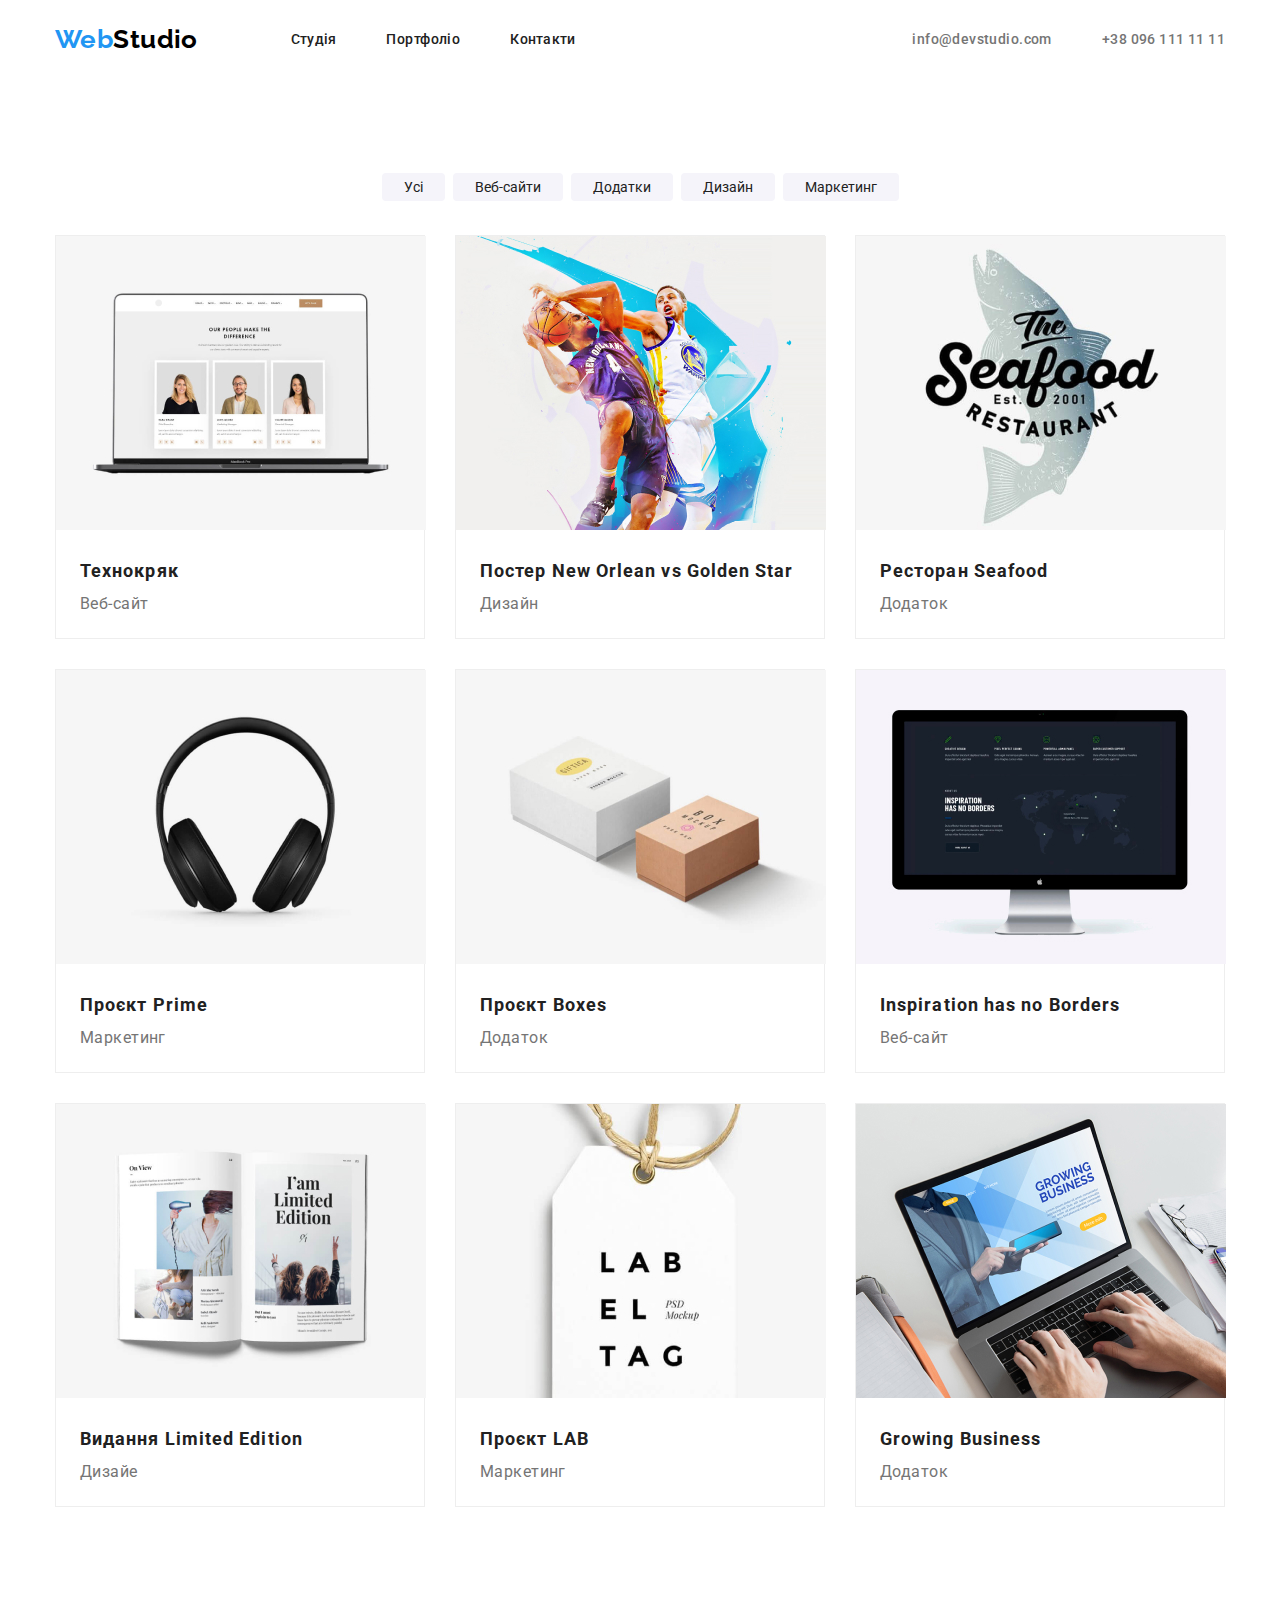
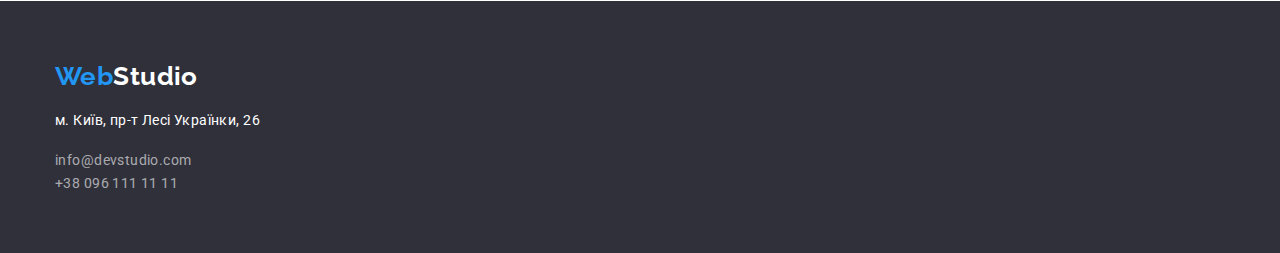
==== portfolio.html @ 5d769117 "Initial commit" ====
<!DOCTYPE html>
<html lang="en">
  <head>
    <meta charset="UTF-8" />
    <meta http-equiv="X-UA-Compatible" content="IE=edge" />
    <meta name="viewport" content="width=device-width, initial-scale=1.0" />
    <title>Document</title>
    <link rel="preconnect" href="https://fonts.googleapis.com" />
    <link rel="preconnect" href="https://fonts.gstatic.com" crossorigin />
    <link
      href="https://fonts.googleapis.com/css2?family=Raleway:wght@700&family=Roboto:wght@400;500;700;900&display=swap"
      rel="stylesheet"
    />
    <link
      rel="stylesheet"
      href="https://cdnjs.cloudflare.com/ajax/libs/modern-normalize/1.1.0/modern-normalize.min.css"
    />
    <link rel="stylesheet" href="./css/styles.css" />
  </head>
  <body>
    <header class="header-menu">
      <div class="container">
        <div class="header-menu-cont">
          <nav class="navigations-header">
            <a href="./index.html" class="webstudio-logo">
              Web<span class="studio-logo">Studio</span></a
            >

            <ul class="navi-container">
              <li><a href="./index.html" class="studio">Студія</a></li>
              <li>
                <a href="./portfolio.html" class="portfolio">Портфоліо</a>
              </li>
              <li><a href="./index.html" class="contacts">Контакти</a></li>
            </ul>
          </nav>

          <ul class="header-contacts-link">
            <li>
              <a href="mailto:info@devstudio.com" class="contact-link"
                >info@devstudio.com</a
              >
            </li>
            <li>
              <a href="tel:+380961111111" class="contact-link"
                >+38 096 111 11 11</a
              >
            </li>
          </ul>
        </div>
      </div>
    </header>

    <main>
      <section class="projects">
        <div class="container">
          <h1 class="visually-hidden">Проєкт</h1>
          <div class="button-style-container">
            <ul class="button-style">
              <li>
                <button class="button-all" type="button">Усі</button>
              </li>
              <li>
                <button class="button-all" type="button">Веб-сайти</button>
              </li>
              <li>
                <button class="button-all" type="button">Додатки</button>
              </li>
              <li>
                <button class="button-all" type="button">Дизайн</button>
              </li>
              <li>
                <button class="button-all" type="button">Маркетинг</button>
              </li>
            </ul>
          </div>
        </div>
        <!-- <h2>Приклади робіт</h2>  -->
        <div class="container">
          <ul class="ul-projects-list">
            <li class="projects-box">
              <img
                src="./images/tekhnokriak.jpg"
                alt="технокряк"
                width="370"
                height="294"
              />
              <h2 class="projects-title">Технокряк</h2>
              <p class="projects-paragraf">Веб-сайт</p>
            </li>

            <li class="projects-box">
              <img
                src="./images/poster.jpg"
                alt="постер New Orlean vs Golden Star"
                width="370"
                height="294"
              />
              <h2 class="projects-title">Постер New Orlean vs Golden Star</h2>
              <p class="projects-paragraf">Дизайн</p>
            </li>

            <li class="projects-box">
              <img
                src="./images/restoran.jpg"
                alt="ресторан Seafood"
                width="370"
                height="294"
              />
              <h2 class="projects-title">Ресторан Seafood</h2>
              <p class="projects-paragraf">Додаток</p>
            </li>

            <li class="projects-box">
              <img
                src="./images/prime.jpg"
                alt="проєкт Prime"
                width="370"
                height="294"
              />
              <h2 class="projects-title">Проєкт Prime</h2>
              <p class="projects-paragraf">Маркетинг</p>
            </li>
            <li class="projects-box">
              <img
                src="./images/boxes.jpg"
                alt="проєкт Boxes"
                width="370"
                height="294"
              />
              <h2 class="projects-title">Проєкт Boxes</h2>
              <p class="projects-paragraf">Додаток</p>
            </li>
            <li class="projects-box">
              <img
                src="./images/borders.jpg"
                alt="inspiration has no Borders"
                width="370"
                height="294"
              />
              <h2 class="projects-title">Inspiration has no Borders</h2>
              <p class="projects-paragraf">Веб-сайт</p>
            </li>
            <li class="projects-box">
              <img
                src="./images/vydannia.jpg"
                alt="видання Limited Edition"
                width="370"
                height="294"
              />
              <h2 class="projects-title">Видання Limited Edition</h2>
              <p class="projects-paragraf">Дизайе</p>
            </li>
            <li class="projects-box">
              <img
                src="./images/lab.jpg"
                alt="проєкт LAB"
                width="370"
                height="294"
              />
              <h2 class="projects-title">Проєкт LAB</h2>
              <p class="projects-paragraf">Маркетинг</p>
            </li>
            <li class="projects-box">
              <img
                src="./images/growing.jpg"
                alt="growing Business"
                width="370"
                height="294"
              />
              <h2 class="projects-title">Growing Business</h2>
              <p class="projects-paragraf">Додаток</p>
            </li>
          </ul>
        </div>
      </section>
    </main>

    <footer class="footer">
      <div class="container">
        <div class="logo-footer">
          <a href="./index.html" class="webstudio-logo">
            Web<span class="studio-logo-footer">Studio</span></a
          >
        </div>
        <div class="contacts-footer">
          <address class="adres">м. Київ, пр-т Лесі Українки, 26</address>
        </div>
        <ul class="contacts-footer">
          <li>
            <a href="mailto:info@devstudio.com" class="footer-contacts-link"
              >info@devstudio.com</a
            >
          </li>
          <li>
            <a href="tel:+380961111111" class="footer-contacts-link"
              >+38 096 111 11 11</a
            >
          </li>
        </ul>
      </div>
    </footer>
  </body>
</html>
---- css/styles.css ----
html {
  box-sizing: border-box;
}

*,
*::before *::after {
  box-sizing: inherit;
}

:root {
  --primary-text-color: #212121;
  --title-text-color: #f5f5f5;
  --paragraf-color: #757575;
  --accent-color: #000000;
  --background-color: #2196f3;
  --background-title-color: #2f303a;
  --background-teams-color: #f5f4fa;
  --white-color: #ffffff;
  --border-proects: #eeeeee;
}

.visually-hidden {
  position: absolute;
  width: 1px;
  height: 1px;
  margin: -1px;
  border: 0;
  padding: 0;

  white-space: nowrap;
  clip-path: inset(100%);
  clip: rect(0 0 0 0);
  overflow: hidden;
}
body {
  background-color: var(--white-color);
  color: var(--primary-text-color);
  font-family: "Roboto";
  font-size: 14px;
  letter-spacing: 0.03em;
}

/* site nav  */
h1,
h2,
h3,
ul,
p {
  padding: 0;
  margin: 0;
}

li {
  list-style-type: none;
}

.section {
  padding: 94px 0;
  text-align: center;
}

.container {
  width: 1200px;
  margin-right: auto;
  margin-left: auto;
  padding: 0 15px;
}
.studio-logo {
  font-weight: 700;
  font-size: 26px;

  color: var(--accent-color);
}

.header-menu {
  text-decoration: none;
  padding-top: 24px;
  padding-bottom: 24px;
}

ul {
  text-decoration: none;
}

.studio {
  font-weight: 500;
  line-height: 1.14;
  letter-spacing: 0.02em;
  text-decoration: none;
  color: var(--primary-text-color);
}

.studio:hover,
.studio:focus {
  color: var(--background-color);
}

.portfolio {
  font-weight: 500;
  line-height: 1.14;
  text-decoration: none;
  color: var(--primary-text-color);
}

.portfolio:hover,
.portfolio:focus {
  color: var(--background-color);
}
.contacts {
  font-weight: 500;
  line-height: 1.14;
  letter-spacing: 0.02em;
  text-decoration: none;
  color: var(--primary-text-color);
}

.contacts:hover,
.contacts:focus {
  color: var(--background-color);
}

.contact-link {
  text-decoration: none;
  font-weight: 500;
  line-height: 1.14;

  color: var(--paragraf-color);
}

.contact-link:hover,
.contact-link:focus {
  color: var(--background-color);
}

/* main  */

.main-title {
  font-weight: 900;
  font-size: 44px;
  line-height: 1.36;
  letter-spacing: 0.06em;
  text-transform: uppercase;
  color: var(--title-text-color);

  width: 696px;
  margin: 0 auto;
  margin-bottom: 30px;
}

/* buttons  */
.button-order {
  width: 216px;
  height: 50px;
  left: 692px;
  top: 430px;
  color: var(--title-text-color);
  background: var(--background-color);
  box-shadow: 0px 4px 4px rgba(0, 0, 0, 0.15);
  border-radius: 4px;
  border: hidden;
  cursor: pointer;
}

.button-order:hover,
.button-order:focus {
  background: var(--title-text-color);
  color: var(--primary-text-color);
}

/* benefit section  */
.benefits-title {
  font-size: 14px;
  line-height: 1.14;
  text-align: left;
  text-transform: uppercase;
  padding-bottom: 10px;
}

.benefits-text {
  font-weight: 400;
  line-height: 1.71;
  color: var(--paragraf-color);
  text-align: left;
}

/* work section  */

.sections-title {
  line-height: 1.17;
  font-size: 36px;
  color: var(--primary-text-color);
  margin-bottom: 50px;
}

/* team section  */

/* .sections-title { */
/* font-weight: 700; */
/* font-size: 36px; */
/* color: var(--primary-text-color);  */
/* }  */

.name-list {
  background: var(--white-color);

  box-shadow: 0px 1px 3px rgba(0, 0, 0, 0.12), 0px 1px 1px rgba(0, 0, 0, 0.14),
    0px 2px 1px rgba(0, 0, 0, 0.2);
  border-radius: 0px 0px 4px 4px;
}

.name {
  font-weight: 500;
  font-size: 16px;
  line-height: 1.19;
  padding-top: 30px;
}

.team-position {
  font-size: 16px;
  line-height: 1.19;
  color: var(--paragraf-color);
  padding-top: 10px;
}

/* footer  */

.footer {
  background-color: var(--background-title-color);
  width: 100%;
  height: 252px;
  left: 0px;
  top: 2094px;
  display: block;
}
.adres {
  font-style: normal;
  color: var(--white-color);
}
.studio-logo-footer {
  font-size: 26px;
  color: var(--white-color);
}
.footer-contacts-link {
  text-decoration: none;
  line-height: 1.7;
  color: rgba(255, 255, 255, 0.6);
}

/* portfolio  */

/* projects  */

/* .projects-title  */

.button-all {
  padding: 6px 22px;
  color: var(--primary-text-color);
  background: var(--background-teams-color);
  border: none;
  cursor: pointer;
  border-radius: 4px;
}

.button-all:hover,
.button-all:focus {
  background-color: var(--background-color);
  color: var(--white-color);

  box-shadow: 0px 3px 1px rgba(0, 0, 0, 0.1), 0px 1px 2px rgba(0, 0, 0, 0.08),
    0px 2px 2px rgba(0, 0, 0, 0.12);
}

/* .projects-portfolio  */

/* ul-projects-list  */

.projects-box {
  width: 370px;
  height: 404px;
  border: 1px solid var(--border-proects);
  background-color: var(--white-color);
}

.webstudio-logo {
  font-family: "Raleway";
  font-weight: 700;
  font-size: 26px;
  line-height: 1.2;
  text-decoration: none;
  margin-right: 93px;
  color: var(--background-color);
}

/* HW3  */

.container {
  width: 1200px;
  margin-right: auto;
  margin-left: auto;
  padding: 0 15px;
}
.navi-container {
  display: flex;
  gap: 50px;
}

.header-contacts-link {
  display: flex;
  align-items: center;
  gap: 50px;
}

.header-menu-cont {
  display: flex;
  justify-content: space-between;
}

.navigations-header {
  align-items: center;
  display: flex;
}

.work-section {
  padding-top: 0;
}

.main-section {
  background: var(--background-title-color);
  text-align: center;
  padding-top: 200px;
  padding-bottom: 200px;
}

.benefits-list {
  width: 270px;
}

.benefits-box {
  display: flex;
  justify-content: space-between;
  gap: 30px;
}

/* Work  */
.work-box {
  background-color: var(--title-text-color);
}

.work-img {
  background-color: var(--title-text-color);
}

.work-list-box {
  display: flex;
  gap: 30px;
  margin-top: 50px;
}

.team-section {
  background-color: var(--background-teams-color);
  display: flex;
}

.team-item-box {
  display: flex;
  gap: 30px;
}

.team-item {
  box-sizing: border-box;
  width: 270px;
  height: 368px;
  left: 215px;
  top: 1632px;
  box-shadow: 0px 1px 3px rgba(0, 0, 0, 0.12), 0px 1px 1px rgba(0, 0, 0, 0.14),
    0px 2px 1px rgba(0, 0, 0, 0.2);
  border-radius: 0px 0px 4px 4px;
}

.logo-footer {
  padding-top: 60px;
}

.contacts-footer {
  gap: 9px;
  padding-top: 20px;
}

.button-style {
  display: flex;
  justify-content: center;
  gap: 8px;
}

.button-style-container {
  margin-top: 94px;
  margin-bottom: 34px;
  padding: 0 auto;
}

.ul-projects-list {
  display: flex;
  flex-wrap: wrap;
  gap: 30px;
  padding-bottom: 94px;
}

.projects-title {
  font-size: 18px;
  line-height: 2;
  letter-spacing: 0.06em;
  color: var(--primary-text-color);
  padding-top: 20px;
  padding-inline-start: 24px;
}

.projects-paragraf {
  font-size: 16px;
  line-height: 1.9;

  color: var(--paragraf-color);
  padding-inline-start: 24px;
}
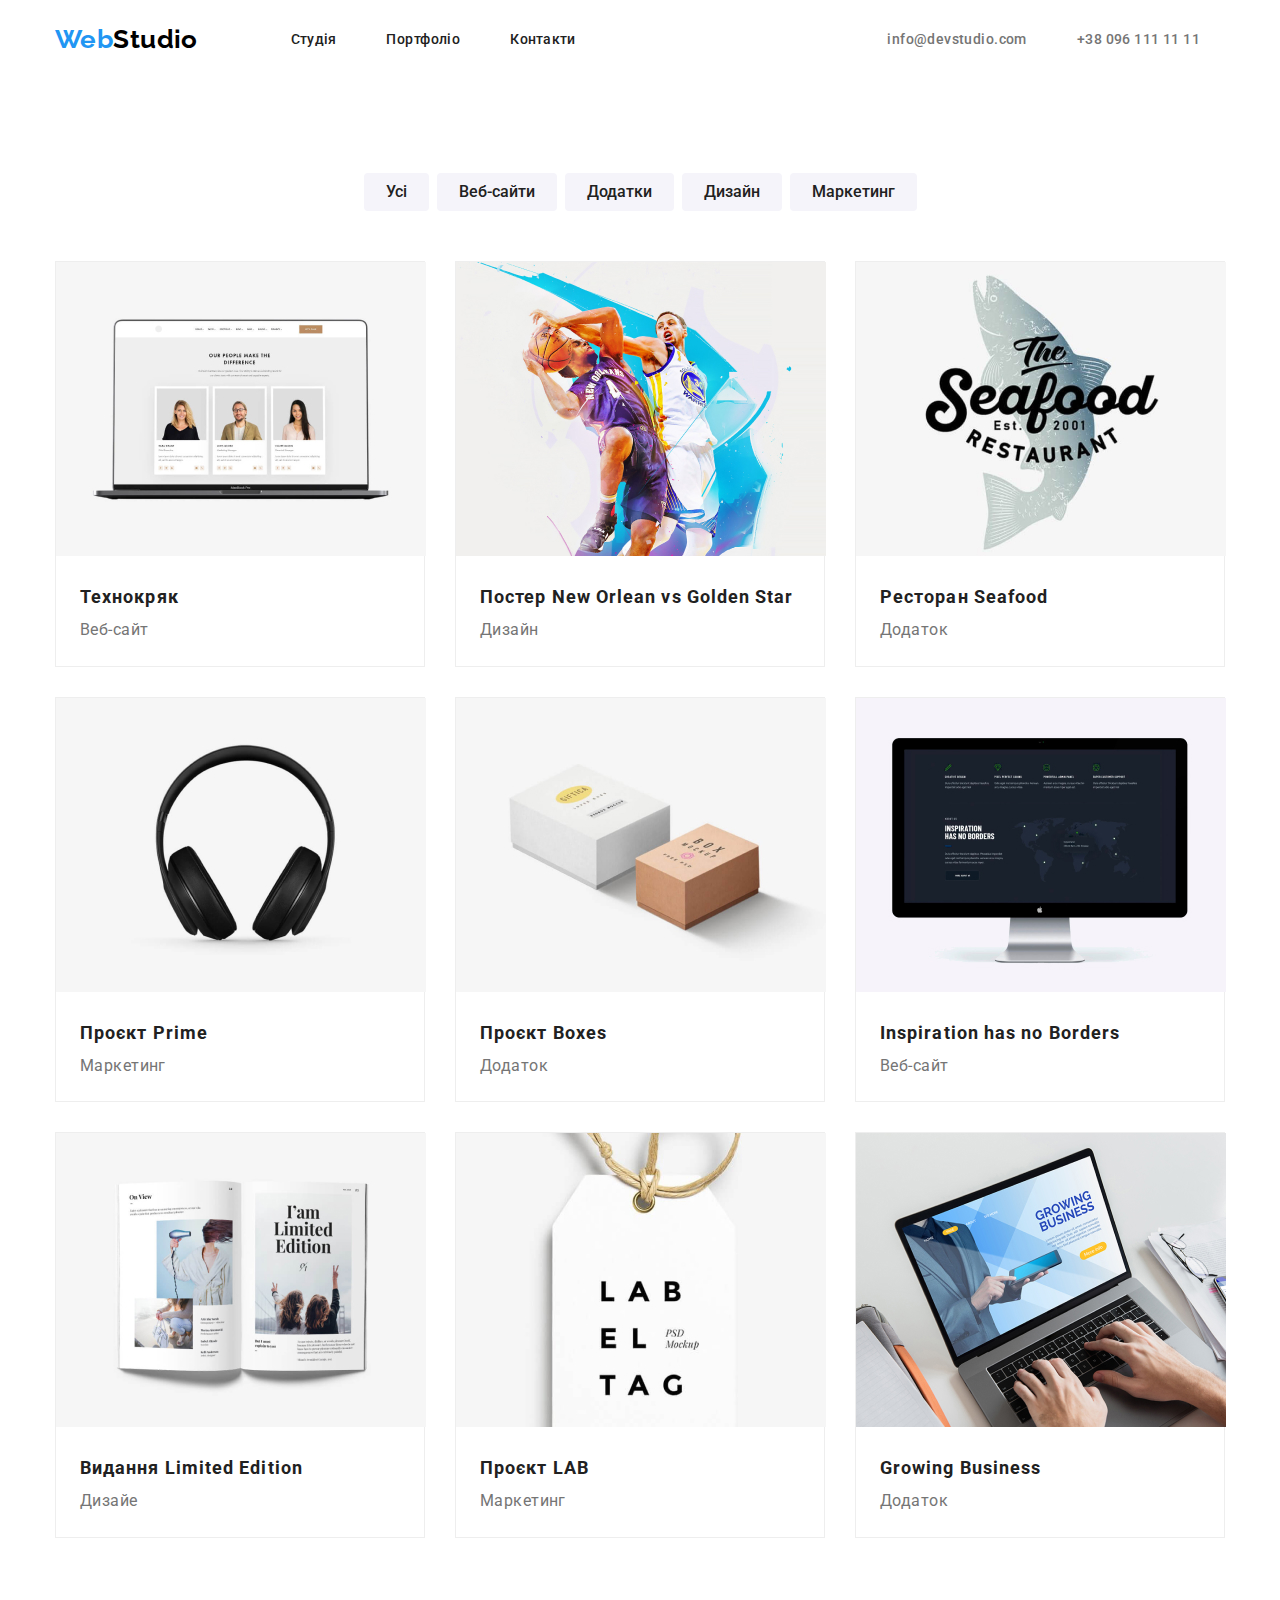
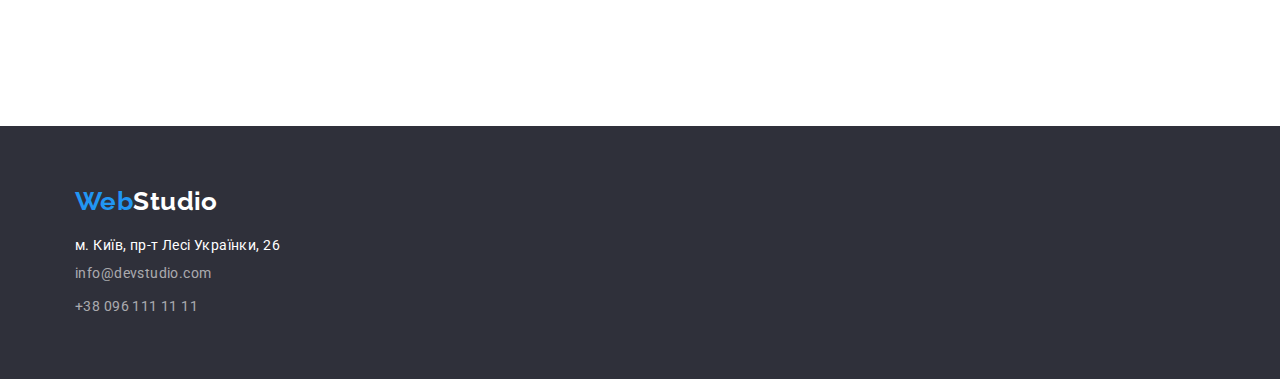
==== commit b5b53b20: "edit hw3." ====
--- a/portfolio.html
+++ b/portfolio.html
@@ -52,31 +52,30 @@
     </header>
 
     <main>
-      <section class="projects">
+      <section class="section">
         <div class="container">
           <h1 class="visually-hidden">Проєкт</h1>
-          <div class="button-style-container">
-            <ul class="button-style">
-              <li>
-                <button class="button-all" type="button">Усі</button>
-              </li>
-              <li>
-                <button class="button-all" type="button">Веб-сайти</button>
-              </li>
-              <li>
-                <button class="button-all" type="button">Додатки</button>
-              </li>
-              <li>
-                <button class="button-all" type="button">Дизайн</button>
-              </li>
-              <li>
-                <button class="button-all" type="button">Маркетинг</button>
-              </li>
-            </ul>
-          </div>
-        </div>
-        <!-- <h2>Приклади робіт</h2>  -->
-        <div class="container">
+
+          <ul class="button-style-container">
+            <li>
+              <button class="button-all" type="button">Усі</button>
+            </li>
+            <li>
+              <button class="button-all" type="button">Веб-сайти</button>
+            </li>
+            <li>
+              <button class="button-all" type="button">Додатки</button>
+            </li>
+            <li>
+              <button class="button-all" type="button">Дизайн</button>
+            </li>
+            <li>
+              <button class="button-all" type="button">Маркетинг</button>
+            </li>
+          </ul>
+
+          <!-- <h2>Приклади робіт</h2>  -->
+
           <ul class="ul-projects-list">
             <li class="projects-box">
               <img
@@ -85,8 +84,10 @@
                 width="370"
                 height="294"
               />
-              <h2 class="projects-title">Технокряк</h2>
-              <p class="projects-paragraf">Веб-сайт</p>
+              <div class="title-paragraph-projects">
+                <h2 class="projects-title">Технокряк</h2>
+                <p class="projects-paragraf">Веб-сайт</p>
+              </div>
             </li>
 
             <li class="projects-box">
@@ -96,8 +97,10 @@
                 width="370"
                 height="294"
               />
-              <h2 class="projects-title">Постер New Orlean vs Golden Star</h2>
-              <p class="projects-paragraf">Дизайн</p>
+              <div class="title-paragraph-projects">
+                <h2 class="projects-title">Постер New Orlean vs Golden Star</h2>
+                <p class="projects-paragraf">Дизайн</p>
+              </div>
             </li>
 
             <li class="projects-box">
@@ -107,8 +110,10 @@
                 width="370"
                 height="294"
               />
-              <h2 class="projects-title">Ресторан Seafood</h2>
-              <p class="projects-paragraf">Додаток</p>
+              <div class="title-paragraph-projects">
+                <h2 class="projects-title">Ресторан Seafood</h2>
+                <p class="projects-paragraf">Додаток</p>
+              </div>
             </li>
 
             <li class="projects-box">
@@ -118,8 +123,10 @@
                 width="370"
                 height="294"
               />
-              <h2 class="projects-title">Проєкт Prime</h2>
-              <p class="projects-paragraf">Маркетинг</p>
+              <div class="title-paragraph-projects">
+                <h2 class="projects-title">Проєкт Prime</h2>
+                <p class="projects-paragraf">Маркетинг</p>
+              </div>
             </li>
             <li class="projects-box">
               <img
@@ -128,8 +135,10 @@
                 width="370"
                 height="294"
               />
-              <h2 class="projects-title">Проєкт Boxes</h2>
-              <p class="projects-paragraf">Додаток</p>
+              <div class="title-paragraph-projects">
+                <h2 class="projects-title">Проєкт Boxes</h2>
+                <p class="projects-paragraf">Додаток</p>
+              </div>
             </li>
             <li class="projects-box">
               <img
@@ -138,8 +147,10 @@
                 width="370"
                 height="294"
               />
-              <h2 class="projects-title">Inspiration has no Borders</h2>
-              <p class="projects-paragraf">Веб-сайт</p>
+              <div class="title-paragraph-projects">
+                <h2 class="projects-title">Inspiration has no Borders</h2>
+                <p class="projects-paragraf">Веб-сайт</p>
+              </div>
             </li>
             <li class="projects-box">
               <img
@@ -148,8 +159,10 @@
                 width="370"
                 height="294"
               />
-              <h2 class="projects-title">Видання Limited Edition</h2>
-              <p class="projects-paragraf">Дизайе</p>
+              <div class="title-paragraph-projects">
+                <h2 class="projects-title">Видання Limited Edition</h2>
+                <p class="projects-paragraf">Дизайе</p>
+              </div>
             </li>
             <li class="projects-box">
               <img
@@ -158,8 +171,10 @@
                 width="370"
                 height="294"
               />
-              <h2 class="projects-title">Проєкт LAB</h2>
-              <p class="projects-paragraf">Маркетинг</p>
+              <div class="title-paragraph-projects">
+                <h2 class="projects-title">Проєкт LAB</h2>
+                <p class="projects-paragraf">Маркетинг</p>
+              </div>
             </li>
             <li class="projects-box">
               <img
@@ -168,8 +183,10 @@
                 width="370"
                 height="294"
               />
-              <h2 class="projects-title">Growing Business</h2>
-              <p class="projects-paragraf">Додаток</p>
+              <div class="title-paragraph-projects">
+                <h2 class="projects-title">Growing Business</h2>
+                <p class="projects-paragraf">Додаток</p>
+              </div>
             </li>
           </ul>
         </div>
@@ -178,21 +195,19 @@
 
     <footer class="footer">
       <div class="container">
-        <div class="logo-footer">
-          <a href="./index.html" class="webstudio-logo">
-            Web<span class="studio-logo-footer">Studio</span></a
-          >
-        </div>
-        <div class="contacts-footer">
-          <address class="adres">м. Київ, пр-т Лесі Українки, 26</address>
-        </div>
-        <ul class="contacts-footer">
-          <li>
+        <a href="./index.html" class="webstudio-logo">
+          Web<span class="studio-logo-footer">Studio</span></a
+        >
+
+        <address class="adres">м. Київ, пр-т Лесі Українки, 26</address>
+
+        <ul>
+          <li class="mail-contakt-footer">
             <a href="mailto:info@devstudio.com" class="footer-contacts-link"
               >info@devstudio.com</a
             >
           </li>
-          <li>
+          <li class="phone-contact-footer">
             <a href="tel:+380961111111" class="footer-contacts-link"
               >+38 096 111 11 11</a
             >
--- a/css/styles.css
+++ b/css/styles.css
@@ -212,29 +212,31 @@
   font-weight: 500;
   font-size: 16px;
   line-height: 1.19;
+  padding-bottom: 10px;
+}
+.title-paragraf {
   padding-top: 30px;
+  margin-bottom: 30px;
 }
 
 .team-position {
   font-size: 16px;
   line-height: 1.19;
   color: var(--paragraf-color);
-  padding-top: 10px;
 }
 
 /* footer  */
 
 .footer {
   background-color: var(--background-title-color);
-  width: 100%;
-  height: 252px;
-  left: 0px;
-  top: 2094px;
-  display: block;
+  padding: 60px;
 }
 .adres {
   font-style: normal;
   color: var(--white-color);
+  display: block;
+  margin-top: 20px;
+  margin-bottom: 9px;
 }
 .studio-logo-footer {
   font-size: 26px;
@@ -245,7 +247,14 @@
   line-height: 1.7;
   color: rgba(255, 255, 255, 0.6);
 }
-
+.mail-contakt-footer {
+  display: block;
+  margin-bottom: 9px;
+}
+.phone-contact-footer {
+  display: block;
+  margin: 0;
+}
 /* portfolio  */
 
 /* projects  */
@@ -253,6 +262,10 @@
 /* .projects-title  */
 
 .button-all {
+  min-height: 38px;
+  font-weight: 500;
+  font-family: inherit;
+  font-size: 16px;
   padding: 6px 22px;
   color: var(--primary-text-color);
   background: var(--background-teams-color);
@@ -276,7 +289,6 @@
 
 .projects-box {
   width: 370px;
-  height: 404px;
   border: 1px solid var(--border-proects);
   background-color: var(--white-color);
 }
@@ -289,6 +301,7 @@
   text-decoration: none;
   margin-right: 93px;
   color: var(--background-color);
+  display: block;
 }
 
 /* HW3  */
@@ -308,6 +321,7 @@
   display: flex;
   align-items: center;
   gap: 50px;
+  margin-right: 25px;
 }
 
 .header-menu-cont {
@@ -358,7 +372,6 @@
 
 .team-section {
   background-color: var(--background-teams-color);
-  display: flex;
 }
 
 .team-item-box {
@@ -369,32 +382,28 @@
 .team-item {
   box-sizing: border-box;
   width: 270px;
-  height: 368px;
-  left: 215px;
-  top: 1632px;
+  background-color: var(--white-color);
   box-shadow: 0px 1px 3px rgba(0, 0, 0, 0.12), 0px 1px 1px rgba(0, 0, 0, 0.14),
     0px 2px 1px rgba(0, 0, 0, 0.2);
   border-radius: 0px 0px 4px 4px;
 }
 
-.logo-footer {
-  padding-top: 60px;
-}
+/* .logo-footer { */
+/* padding-top: 60px;  */
+/* } */
 
 .contacts-footer {
-  gap: 9px;
-  padding-top: 20px;
-}
-
-.button-style {
-  display: flex;
+  display: block;
+
+  /* padding-top: 20px;  */
+}
+
+.button-style-container {
+  display: flex;
+  margin-bottom: 50px;
+
   justify-content: center;
   gap: 8px;
-}
-
-.button-style-container {
-  margin-top: 94px;
-  margin-bottom: 34px;
   padding: 0 auto;
 }
 
@@ -410,8 +419,6 @@
   line-height: 2;
   letter-spacing: 0.06em;
   color: var(--primary-text-color);
-  padding-top: 20px;
-  padding-inline-start: 24px;
 }
 
 .projects-paragraf {
@@ -419,5 +426,9 @@
   line-height: 1.9;
 
   color: var(--paragraf-color);
-  padding-inline-start: 24px;
-}
+}
+
+.title-paragraph-projects {
+  padding: 20px 24px;
+  text-align: justify;
+}
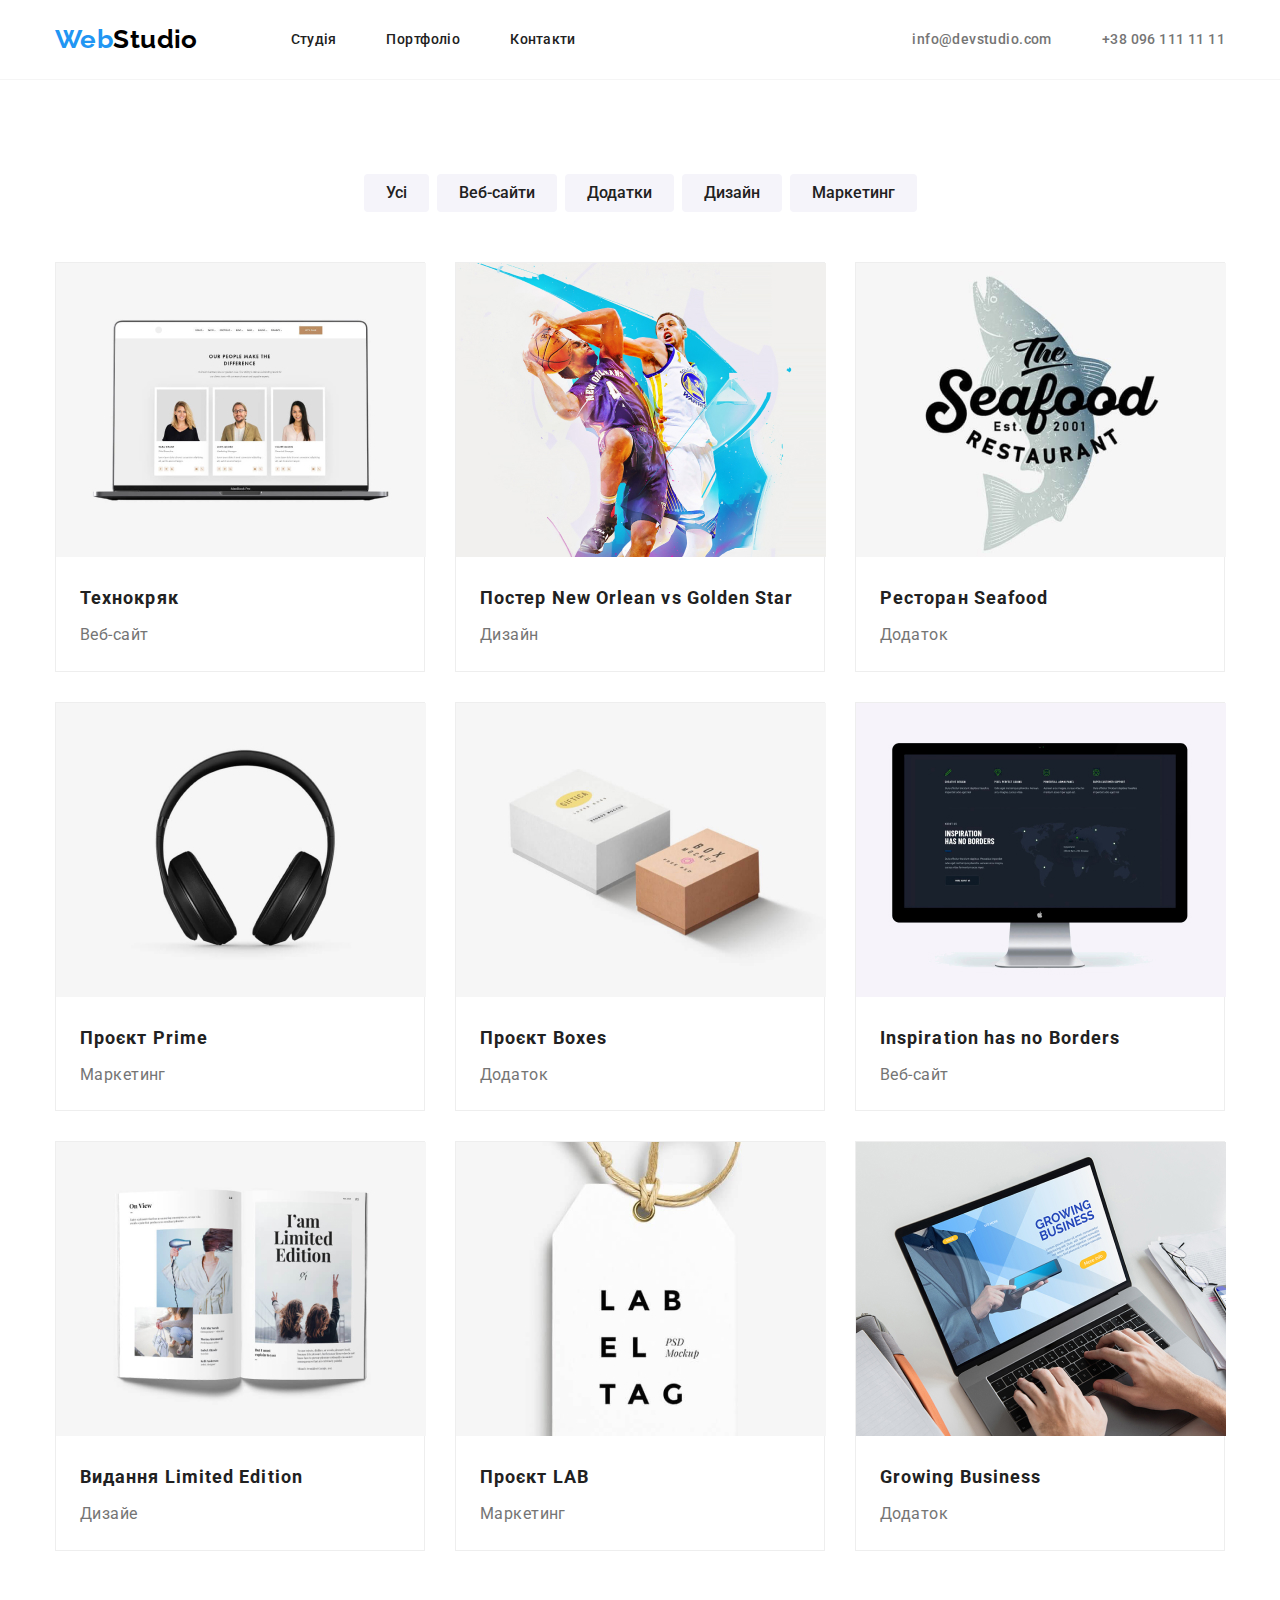
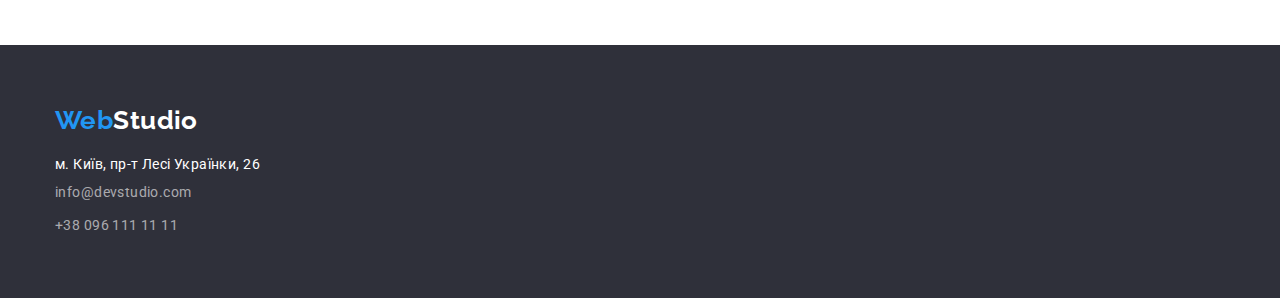
==== commit 56ffbf94: "edit hw3 last" ====
--- a/portfolio.html
+++ b/portfolio.html
@@ -74,7 +74,7 @@
             </li>
           </ul>
 
-          <!-- <h2>Приклади робіт</h2>  -->
+          <h2 class="visually-hidden">Приклади робіт</h2>
 
           <ul class="ul-projects-list">
             <li class="projects-box">
--- a/css/styles.css
+++ b/css/styles.css
@@ -50,13 +50,16 @@
   margin: 0;
 }
 
+header {
+  padding: 24px 0;
+}
+
 li {
   list-style-type: none;
 }
 
 .section {
   padding: 94px 0;
-  text-align: center;
 }
 
 .container {
@@ -73,9 +76,11 @@
 }
 
 .header-menu {
-  text-decoration: none;
   padding-top: 24px;
   padding-bottom: 24px;
+  border-bottom-width: 1px;
+  border-bottom-style: solid;
+  border-bottom-color: var(--title-text-color);
 }
 
 ul {
@@ -173,7 +178,7 @@
   line-height: 1.14;
   text-align: left;
   text-transform: uppercase;
-  padding-bottom: 10px;
+  margin-bottom: 10px;
 }
 
 .benefits-text {
@@ -212,11 +217,12 @@
   font-weight: 500;
   font-size: 16px;
   line-height: 1.19;
-  padding-bottom: 10px;
+  margin-bottom: 10px;
 }
 .title-paragraf {
   padding-top: 30px;
-  margin-bottom: 30px;
+  padding-bottom: 30px;
+  text-align: center;
 }
 
 .team-position {
@@ -229,7 +235,7 @@
 
 .footer {
   background-color: var(--background-title-color);
-  padding: 60px;
+  padding: 60px 0;
 }
 .adres {
   font-style: normal;
@@ -239,14 +245,30 @@
   margin-bottom: 9px;
 }
 .studio-logo-footer {
+  color: var(--white-color);
+}
+
+/* .webstudio-logo-footer {
+  font-family: "Raleway";
+  font-weight: 700;
   font-size: 26px;
-  color: var(--white-color);
-}
+  line-height: 1.2;
+  text-decoration: none;
+  margin-right: 0;
+  color: var(--background-color);
+  display: block;
+} */
+
 .footer-contacts-link {
   text-decoration: none;
   line-height: 1.7;
   color: rgba(255, 255, 255, 0.6);
 }
+.footer-contacts-link:hover,
+.footer-contacts-link:focus {
+  color: var(--background-color);
+}
+
 .mail-contakt-footer {
   display: block;
   margin-bottom: 9px;
@@ -285,12 +307,9 @@
 
 /* .projects-portfolio  */
 
-/* ul-projects-list  */
-
 .projects-box {
   width: 370px;
   border: 1px solid var(--border-proects);
-  background-color: var(--white-color);
 }
 
 .webstudio-logo {
@@ -304,14 +323,11 @@
   display: block;
 }
 
+.footer .webstudio-logo {
+  margin-right: 0;
+}
 /* HW3  */
 
-.container {
-  width: 1200px;
-  margin-right: auto;
-  margin-left: auto;
-  padding: 0 15px;
-}
 .navi-container {
   display: flex;
   gap: 50px;
@@ -321,7 +337,6 @@
   display: flex;
   align-items: center;
   gap: 50px;
-  margin-right: 25px;
 }
 
 .header-menu-cont {
@@ -411,7 +426,6 @@
   display: flex;
   flex-wrap: wrap;
   gap: 30px;
-  padding-bottom: 94px;
 }
 
 .projects-title {
@@ -419,6 +433,7 @@
   line-height: 2;
   letter-spacing: 0.06em;
   color: var(--primary-text-color);
+  margin-bottom: 4px;
 }
 
 .projects-paragraf {
@@ -430,5 +445,4 @@
 
 .title-paragraph-projects {
   padding: 20px 24px;
-  text-align: justify;
-}
+}
